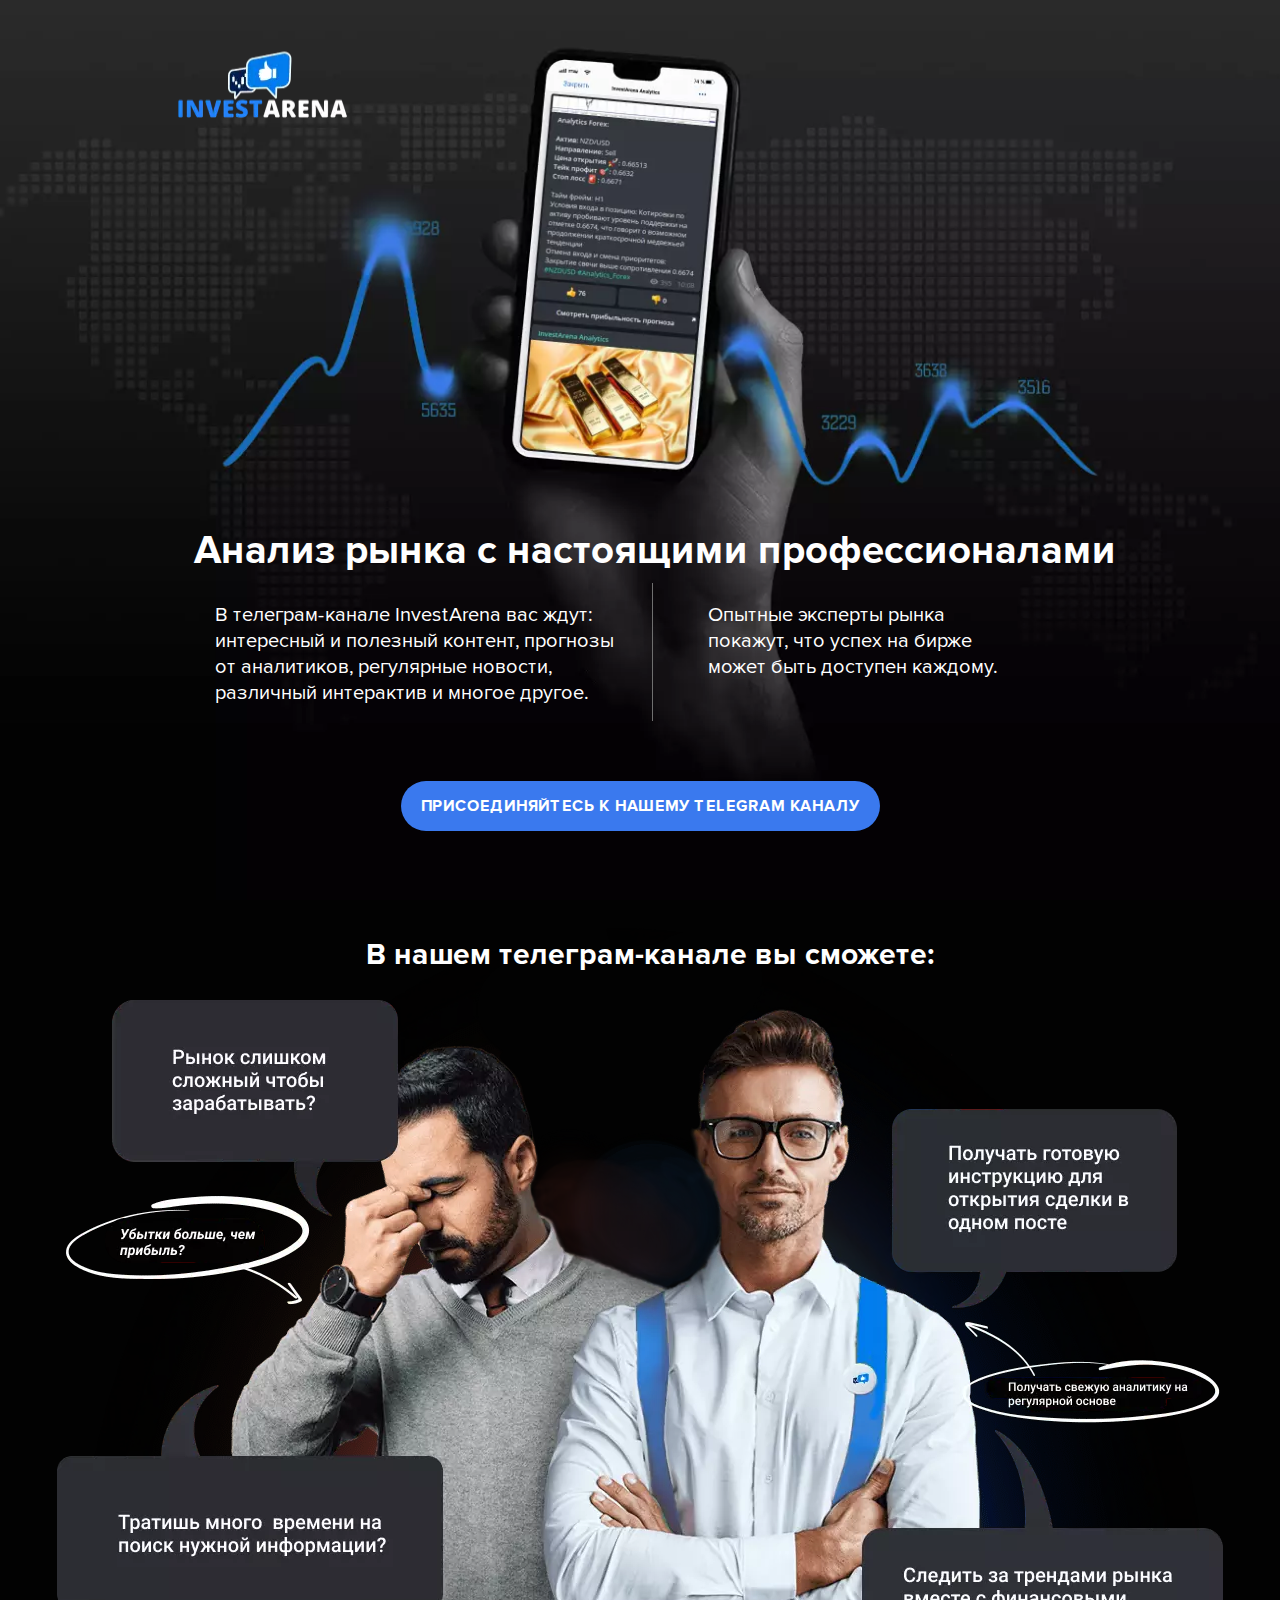
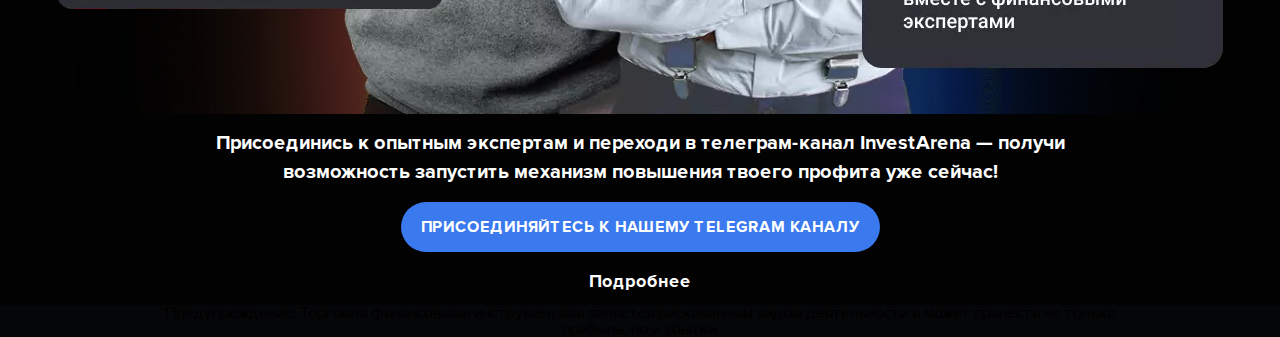
==== index.html @ 19e4f212 "change rel canonical" ====
<!DOCTYPE html>
<html lang="ru">
<head>
    <!-- Global site tag (gtag.js) - Google Analytics -->
    <script async src="https://www.googletagmanager.com/gtag/js?id=UA-159125089-4"></script>
    <script>
        window.dataLayer = window.dataLayer || [];
        function gtag(){dataLayer.push(arguments);}
        gtag('js', new Date());

        gtag('config', 'UA-159125089-4');
    </script>
    <script type="application/ld+json">
        {
            "@context" : "http://schema.org",
            "@type" : "FinancialProduct",
            "name" : "InvestArena",
            "url" : "https://tradingsignals.vip/",
            "sameAs" : [
                "https://vk.com/investarena_analytics",
                "https://www.facebook.com/InvestArena-106469821276880"
            ]
        }
    </script>
    <meta name="google-site-verification" content="Ty94eB1wi2fIHBR9pTRT5J9jvcMNbj2EyFlGi3ThcEM" />
    <meta charset="UTF-8">
    <meta name="yandex-verification" content="59c6b920f3998991" />
    <meta name="viewport" content="width=device-width,user-scalable=no,initial-scale=1,maximum-scale=1,minimum-scale=1">
    <meta http-equiv="X-UA-Compatible" content="ie=edge">
    <title>Телеграмм Форекс Аналитики от Инвест Арена для трейдеров</title>
    <meta name="description" content="Анализ рынка с настоящими профессионалами">
    <link rel="icon" href="./images/favicon.ico" type="image/x-icon">
    <link rel="shortcut icon" href="./images/favicon.ico" type="image/x-icon">
    <link rel="stylesheet" href="./styles/index.css">
    <link rel="canonical" href="https://tradingsignals.vip/" />
    <meta property="og:title" content="Телеграмм Форекс Аналитики от Инвест Арена для трейдеров" />
    <meta property="og:url" content="https://tradingsignals.vip" />
    <meta property="og:image" content="https://waivio.nyc3.digitaloceanspaces.com/1603975075_a00e5f43-13a2-4646-9087-b239bd6a0a76" />
    <meta property="og:type" content="article" />
    <meta property="og:description" content="Телеграм-канал InvestArena поможет вам приумножить прибыль и сократить риски!" />
</head>
<body>
<div itemscope itemtype="https://schema.org/FinancialProduct" class="page-wrapper">
    <div class="first-screen">
        <div class="container">
            <div class="first-screen-content">
                <div class="first-screen-content__logo"><img src="images/logo-ia.webp" alt="logo"></div>
                <div class="first-screen-content__title">
                    <h1 itemprop="name">Анализ рынка с настоящими профессионалами</h1>
                </div>
                <div class="first-screen-content__download-block">
                    <div class="left-side">
                        <span itemprop="description">В телеграм-канале InvestArena вас ждут: интересный и полезный контент,
                            прогнозы от аналитиков, регулярные новости, различный интерактив и многое другое.</span>
                    </div>
                    <div class="right-side">
                        <span itemprop="description">Опытные эксперты рынка покажут, что успех на бирже может быть доступен каждому.</span>
                    </div>
                </div>
            </div>
            <div itemscope itemtype="http://schema.org/Offer" class="button-block">
                <a itemprop="offeredBy" class="redirect-btn" href="https://t.me/investarena_analytics">
                    Присоединяйтесь к нашему Telegram каналу
                </a>
            </div>
        </div>
    </div>
    <div class="second-screen-desktop">
        <div class="container">
            <div class="second-screen-content__title">
                <span class="first-text" itemprop="availableChannel">В нашем телеграм-канале вы сможете:</span>
            </div>
        </div>
    </div>
    <div class="second-screen-mobile">
        <div class="container">
            <div class="second-screen-content__title">
                <span class="first-text" itemprop="availableChannel">В нашем телеграм-канале вы сможете:</span>
            </div>
        </div>
        <div class="second-screen-bg-1">
            <img class="second-bg-800" src="images/second-screen-bg-375-1-ia.webp" alt="icon-man">
        </div>
        <div class="second-screen-bg-2">
            <img class="second-bg-800" src="images/second-screen-bg-375-2-ia.webp" alt="icon-man">
        </div>
    </div>
    <div class="second-screen-footer">
        <div itemscope itemtype="http://schema.org/Service" class="container">
            <div class="second-screen-footer__text-block">
                <span itemprop="offers">Присоединись к опытным экспертам и переходи в телеграм-канал InvestArena</span> — <span itemprop="award">получи возможность запустить механизм повышения твоего профита</span> уже сейчас!
            </div>
            <div itemprop="offers" itemscope itemtype="http://schema.org/Offer" class="button-block">
                <a itemprop="offeredBy" class="redirect-btn" href="https://t.me/investarena_analytics">
                    Присоединяйтесь к нашему Telegram каналу
                </a>
            </div>
        </div>
    </div>
    <div class="accordion-button__wrap"><span class="accordion_button">Подробнее</span></div>
    <div class="accordion">
        <h2>Телеграмм-канал InvestArena</h2>
            <p>Телеграмм-канал InvestArena — это сообщество экспертов, аналитиков и практикующих трейдеров. Здесь можно быстро получить полезную информацию, которая позволит получать прибыль. Форекс телеграмм-канал будет полезным как для новичков, так и опытных участников торгов.</p>
            <p>Ситуация на рынке развивается стремительно. Порой для эффективной торговли трейдерам банально не хватает времени на проведение глубокого анализа. Телеграмм-канал InvestArena поможет решить эту проблему. Здесь вас ждет:</p>
        <ul class="action_list">
            <li>Аналитика Forex. На InvestArena вы узнаете о самых главных событиях, влияющих на мировые рынки. Наши эксперты детально разбирают сложившуюся ситуацию. Все главные новости вы получите в одном источнике. При этом они будут дополнены комментарием аналитика, который позволит понять как именно то, или иное событие может повлиять на котировки финансовых активов. Используя эту информацию, вы сможете оптимизировать свою торговую стратегию, сделав ее более прибыльной. Качественная аналитика Форекс — залог успеха каждого трейдера.Юлия, 14:01</li>
            <li>Стратегии Форекс. Существует множество подходов к торговле на международном валютном рынке. Разобраться во всех методиках бывает крайне сложно. На InvestArena вы узнаете наиболее интересные торговые стратегии, которые уже хорошо зарекомендовали себя. Тысячи трейдеров по всему миру используют их, стабильно фиксируя Profit. Подписавшись на телеграмм-канал InvestArena, лучшие торговые практики станут доступными для вас.</li>
            <li>Торговые сигналы. Готовые алгоритмы действий по конкретным финансовым активам сэкономят ваше время и деньги. Вам не придется самостоятельно сидеть часами над выработкой эффективного решения. Торговые сигналы InvestArena содержат всю необходимую информацию. Вам остается лишь действовать.</li>
            <li>Бонусы. На канале регулярно проходят акции. С их помощью вы сможете получить массу приятных бонусов. Кроме того, эксперты рынка разбирают наиболее интересные предложения со стороны брокерских компаний. В результате вы получаете информацию лишь о самых актуальных и выгодных акциях.</li>
        </ul>
        <p>InvestArena — самый быстрорастущий телеграмм-канал. Станьте его участником, и получите преимущество в торговле на международном валютном рынке.</p>
        <h2>Зачем нужны торговые сигналы?</h2>
        <p>Далеко не каждый трейдер располагает временем для кропотливого разбора ситуации на рынке. Кто-то совмещает трейдинг с другими видами деятельности. Некоторые пользователи пока еще не научились премудростями технического и фундаментального анализа. Торговые сигналы решают эту проблему. Они включают следующую информацию:</p>
        <ul class="action_list">
            <li>название актива;</li>
            <li>направление сделки (SELL/BUY);</li>
            <li>цена открытия сделки;</li>
            <li>уровень установки Take Profit.</li>
        </ul>
        <p>
            Торговый сигнал также может содержать информацию относительно новостей, на которые следует обратить внимание при заключении такой сделки. Кроме того, рассматриваются и альтернативные сценарии развития ситуации. Благодаря этому, наши торговые сигналы универсальные. Они не выглядят в виде предсказания. Торговые прогнозы рассматривают все возможные сценарии движения котировок того или иного финансового актива.
            Какую торговую стратегию выбрать?
            Практически каждый трейдер работает по торговой системе собственной разработки. У многих есть свои любимые технические индикаторы или приемы трейдинга. Телеграмм-канал InvestArena разбирает самые результативные стратегии. Благодаря этому, вы сможете внести правки в свою торговлю, сделав ее более эффективной. Стратегии можно разделить на несколько вариантов:
        </p>
        <ul class="action_list">
            <li>скальпинг;</li>
            <li>торговля внутри дня;</li>
            <li>среднесрочные;</li>
            <li>долгосрочные.</li>
        </ul>
        <p>Каждый вид имеет свои особенности и преимущества. На телеграмм-канале InvestArena практикующие трейдеры и эксперты разбирают разные виды торговых стратегий, акцентируя внимание на их ключевых преимуществах и недостатках. Такая информация имеет огромное значение для всех интересующихся торговлей на финансовых рынках. Она открывает широкие возможности для получения прибыли.</p>
        <h2>Чем важна аналитика Forex?</h2>
        <p>
            В современном мире своевременно полученная информация — залог успеха. Интернет переполнен различными материалами по рынку. Найти действительно качественную и актуальную аналитику Forex бывает крайне сложно. Именно по этой причине и был создан телеграмм-канал InvestArena. Здесь собраны только самые актуальные новости и аналитические обзоры.
            Отличительная черта всех материалов, публикуемых на канале — возможность их прикладного применения. Они содержат элементы как технического, так и фундаментального анализа. Материалы рассчитаны на широкую аудиторию. Поэтому они изложены в четкой и понятной форме, доступной как для начинающих трейдеров, так и для профессионалов.
            InvestArena — это мощный источник актуальной информации. Здесь вы найдете только действительно важные аналитические материалы, подготовленные настоящими знатоками финансовых рынков.
        </p>
        <h2>Какими бывают бонусы?</h2>
        <p>InvestArena регулярно балует своих подписчиков приятными бонусами и призами. Платформа проводит различные конкурсы, связанные с биржевой торговлей. На телеграмм-канале InvestArena вы сможете своевременно получить информацию о грядущих акциях. Благодаря этому, у вас всегда будет возможность получить приятный бонус, и быть в курсе последних новостей финансовых рынков!</p>
    </div>
    <a href="https://www.facebook.com/InvestArena-106469821276880" class="hidden">Facebook</a>
    <a href="https://vk.com/investarena_analytics" class="hidden">VK</a>
    <footer class="page-footer">
        <div class="container">
            <div class="footer-description">Предупреждение: Торговля финансовыми инструментами является рискованным
                видом деятельности и может принести не только прибыль, но и убытки.
            </div>
        </div>
    </footer>
</div>
<script>
    let acc = document.querySelector('.accordion_button');
        acc.addEventListener('click', function() {
            let panel = document.querySelector('.accordion');
            if (panel.style.maxHeight) {
                panel.style.maxHeight = null;
            } else {
                panel.style.maxHeight = panel.scrollHeight + 'px';
            }
            panel.scrollIntoView(true);
        });
</script>
</body>
</html>
---- styles/index.css ----
* {
    box-sizing: border-box
}
a, abbr, acronym, address, applet, article, aside, audio, b, big, blockquote, body, canvas, caption, center, cite, code, dd, del, details, dfn, div, dl, dt, em, embed, fieldset, figcaption, figure, footer, form, h1, h2, h3, h4, h5, h6, header, hgroup, html, i, iframe, img, ins, kbd, label, legend, li, mark, menu, nav, object, ol, output, p, pre, q, ruby, s, samp, section, small, span, strike, strong, sub, summary, sup, table, tbody, td, tfoot, th, thead, time, tr, tt, u, ul, var, video {
    margin: 0;
    padding: 0;
    border: 0;
    font-size: 100%;
    font: inherit;
    vertical-align: baseline
}
main {
    display: block
}
:focus {
    outline: 0
}
article, aside, details, figcaption, figure, footer, header, hgroup, menu, nav, section {
    display: block
}
a:focus {
    outline: thin dotted
}
a:active, a:hover {
    outline: 0
}
a {
    color: inherit;
    font-family: inherit;
    font-size: inherit;
    text-decoration: none
}
body, html {
    height: 100%
}
body, input {
    font-family: Montserrat, sans-serif
}
body {
    font-family: ProximaNova, serif;
    line-height: 1;
    font-size: 16px;
    color: #000
}
html {
    font-size: 100%;
    -webkit-text-size-adjust: 100%;
    -ms-text-size-adjust: 100%
}
@font-face {
    font-display: swap;
    font-family: ProximaNova;
    src: url(../fonts/ProximaNova/Light/ProximaNova-Light.woff2) format("woff2"), url(../fonts/ProximaNova/Light/ProximaNova-Light.woff) format("woff");
    font-weight: 300;
    font-style: normal
}
@font-face {
    font-display: swap;
    font-family: ProximaNova;
    src: url(../fonts/ProximaNova/Regular/ProximaNova-Regular.woff2) format("woff2"), url(../fonts/ProximaNova/Regular/ProximaNova-Regular.woff) format("woff");
    font-weight: 400;
    font-style: normal
}
@font-face {
    font-display: swap;
    font-family: ProximaNova;
    src: url(../fonts/ProximaNova/Medium/ProximaNova-Medium.woff2) format("woff2"), url(../fonts/ProximaNova/Medium/ProximaNova-Medium.woff) format("woff");
    font-weight: 500;
    font-style: normal
}
@font-face {
    font-display: swap;
    font-family: ProximaNova;
    src: url(../fonts/ProximaNova/Bold/ProximaNova-Bold.woff2) format("woff2"), url(../fonts/ProximaNova/Bold/ProximaNova-Bold.woff) format("woff");
    font-weight: 700;
    font-style: normal
}
@font-face {
    font-display: swap;
    font-family: ProximaNova;
    src: url(../fonts/ProximaNova/Black/ProximaNova-Black.woff2) format("woff2"), url(../fonts/ProximaNova/Black/ProximaNova-Black.woff) format("woff");
    font-weight: 900;
    font-style: normal
}
.second-screen-mobile {
    display: none
}
.container {
    width: 100%;
    padding: 0;
    margin: 0 auto;
    max-width: 520px;
}
.page-wrapper {
    position: relative;
    background-color: #020202;
    overflow: hidden;
    display: flex;
    flex-direction: column;
}
.page-wrapper h1 {
    font-size: 25px;
    line-height: 35px;
    font-weight: 600;
    text-align: center;
    color: #fff;
}
.page-wrapper h2 {
    font-size: 20px;
    line-height: 35px;
    font-weight: 600;
    text-align: center;
    color: #fff;
}
.page-wrapper .redirect-btn {
    background-color: #3a79ee;
    border-color: #3a79ee;
    color: #fff;
    height: 50px;
    border-radius: 30px;
    font-style: normal;
    font-weight: 700;
    font-size: 16px;
    line-height: 15px;
    display: flex;
    align-items: center;
    text-align: center;
    justify-content: center;
    letter-spacing: .05em;
    text-transform: uppercase;
    padding: 0 20px;
}
.page-wrapper .button-block {
    display: flex;
    justify-content: center;
    margin: 0 15px;
}
.page-wrapper .first-screen {
    background-image: url(../images/first-screen-bg-800-ia.webp);
    background-repeat: no-repeat;
    background-size: cover;
    background-position: 50%;
    height: auto;
}
.page-wrapper .first-screen-error{
    background-image: url(../images/404.webp);
    background-repeat: no-repeat;
    background-size: cover;
    background-position: 48%;
    min-height: 100vh;
}
.page-wrapper .first-screen-content {
    padding-left: 0;
    margin-bottom: 60px;
}
.page-wrapper .first-screen-content__error{
    padding-left: 0;
    height: 100vh;
    display: flex;
    flex-direction: column;
    justify-content: space-between;
    margin-bottom: 0;
}
.page-wrapper .first-screen-content__logo {
    padding-left: 10px;
    margin-top: 15px;
    margin-bottom: 235px;
}
.page-wrapper .first-screen-content__logo-error {
    margin-bottom: 160px;
}
.first-screen-message__wrap {
    color: white;
    margin-bottom: 30vh;
    text-align: center;
    font-size: 20px;
    padding: 0 10px;
}

.first-screen-message__wrap a {
    display: block;
    color: #3a79ee;
    margin-top: 10px;
    cursor: pointer;
}
.first-screen-message__wrap a:hover {
    text-decoration: underline;
}
.page-wrapper .first-screen-content__logo img {
    width: 120px;
    height: 60px;
}
.page-wrapper .first-screen-content__title {
    padding-left: 5px
}
.page-wrapper .first-screen-content__description {
    font-size: 35px;
    line-height: 42px;
    font-weight: 300;
    color: #aaaeb3;
    text-align: center;
    margin-bottom: 62px
}
.page-wrapper .first-screen-content__download-block {
    display: none;
    color: #fff;
    font-size: 16px;
    line-height: 19px;
    font-weight: 400;
}
.page-wrapper .first-screen-content__download-block .left-side {
    width: 50%;
    padding: 15px 90px 15px 0;
    border-right: 1px solid #6f6f6f;
}
.page-wrapper .first-screen-content__download-block .right-side {
    width: 50%;
    padding: 15px 0 15px 90px;
}
.page-wrapper .second-screen-desktop {
    display: none;
    background-image: url(../images/second-screen-bg-800-ia.webp);
    background-repeat: no-repeat;
    background-position: 50%;
    background-size: auto;
}
.page-wrapper .second-screen-content__title {
    text-align: center;
    margin-top: 45px;
    margin-bottom: 0;
}
.page-wrapper .second-screen-content__title .first-text {
    font-size: 20px;
    line-height: 22px;
    font-weight: 700;
    color: #fff;
    padding-left: 20px;
}
.page-wrapper .second-screen-footer .second-screen-footer__text-block {
    padding: 15px;
    font-size: 18px;
    line-height: 29px;
    font-weight: 700;
    color: #fff;
    text-align: center;
}
.page-wrapper .second-screen-mobile {
    display: block;
    position: relative;
}
.page-wrapper .second-screen-mobile img {
    width: 320px;
    height: 390px;
}
.page-wrapper .second-screen-mobile .second-screen-bg-1 {
    position: absolute;
    height: 400px;
    top: 45px;
    right: 0;
}
.page-wrapper .second-screen-mobile .second-screen-bg-2 {
    position: relative;
    height: 400px;
    top: 0;
    left: 0;
    margin-top: 400px;
}
.page-wrapper .page-footer {
    background: #050608;
    text-align: center;
    position: relative;
    z-index: 2
}
.hidden {
    visibility: hidden;
    position: absolute;
}
.accordion-button__wrap{
    display: flex;
    align-items: center;
    justify-content: center;
    padding: 20px 10px 15px;
}
.accordion_button {
    border-radius: 40px;
    font-size: 18px;
    font-weight: bold;
    color: white;
    cursor: pointer;
    display: flex;
    align-items: center;
    justify-content: center;
}

.accordion_button:hover {
    text-decoration: underline;
}

.accordion {
    padding: 0 18px;
    color: white;
    max-height: 0;
    overflow: hidden;
    transition: max-height 0.3s ease-in-out;
}
.action_list{
    margin: 10px 30px;
}
@media only screen and (min-width: 400px) {
    .page-wrapper .second-screen-mobile .second-screen-bg-2 {
        height: 460px;
        margin-top: 460px;
    }
    .page-wrapper .second-screen-mobile img {
        width: auto;
        height: auto;
    }
    .first-screen-message__wrap {
        font-size: 22px;
    }
}
@media only screen and (min-width: 768px) {
    .container {
        max-width: 800px;
    }
    .page-wrapper {
        min-height: 100%;
    }
    .page-wrapper h1 {
        font-size: 30px;
        line-height: 41px;
    }
    .page-wrapper h2 {
        font-size: 25px;
    }
    .page-wrapper .first-screen{
        background-image: url(../images/first-screen-bg-800-ia.webp);
    }
    .page-wrapper .first-screen-content {
        padding-left: 25px;
        margin-bottom: 60px;
    }
    .page-wrapper .first-screen-content__error{
        margin-bottom: 0;
    }
    .page-wrapper .first-screen-content__logo {
        padding-left: 45px;
        margin-top: 28px;
        margin-bottom: 368px;
    }
    .page-wrapper .first-screen-content__logo-error {
        margin-bottom: 175px;
    }
    .page-wrapper .first-screen-content__logo img {
        width: 175px;
        height: 85px;
    }
    .page-wrapper .first-screen-content__title {
        margin-bottom: 5px;
    }
    .page-wrapper .first-screen-content__download-block {
       display: flex;
    }
    .page-wrapper .first-screen-content__download-block .left-side {
        padding: 23px 55px 10px 30px;
    }
    .page-wrapper .first-screen-content .right-side {
        padding: 23px 30px 10px 55px;
    }
    .page-wrapper .second-screen-mobile {
        display: none;
    }
    .page-wrapper .second-screen-desktop {
        display: block;
        background-size: auto;
        background-position: 50% 100%;
    }
    .page-wrapper .second-screen-content__title {
        text-align: center;
        margin-top: 20px;
        margin-bottom: 550px;
    }
    .page-wrapper .second-screen-content__title .first-text {
        padding-left: 0;
    }
    .page-wrapper .second-screen-footer .second-screen-footer__text-block {
        font-size: 20px;
    }
    .first-screen-message__wrap {
        font-size: 30px;
    }
}
@media only screen and (min-width: 1200px) {
    .container {
        max-width: 1000px;
    }
    .page-wrapper {
        min-height: 100%;
    }
    .page-wrapper h1 {
        font-size: 40px;
        line-height: 54px;
    }
    .page-wrapper .first-screen{
        background-image: url(../images/first-screen-bg-ia.webp);
        min-height: 100vh;
    }
    .page-wrapper .first-screen-content {
        padding-left: 25px;
        margin-bottom: 60px;
    }
    .page-wrapper .first-screen-content__error{
        margin-bottom: 0;
    }
    .page-wrapper .first-screen-content__logo {
        padding-left: 10px;
        margin-top: 36px;
        margin-bottom: 400px;
    }
    .page-wrapper .first-screen-content__logo-error {
        margin-bottom: 235px;
    }
    .page-wrapper .first-screen-content__logo img {
        width: 175px;
        height: 85px;
    }
    .page-wrapper .first-screen-content__download-block {
        display: flex;
        font-size: 20px;
        line-height: 26px;
    }
    .page-wrapper .first-screen-content__download-block .left-side {
        padding: 19px 36px 15px 50px;    }
    .page-wrapper .first-screen-content .right-side {
        padding: 19px 132px 15px 55px;
    }
    .page-wrapper .second-screen-desktop {
        background-image: url(../images/second-screen-bg-ia.webp);
    }
    .page-wrapper .second-screen-content__title {
        margin-top: 40px;
        margin-bottom: 745px;
    }
    .page-wrapper .second-screen-content__title .first-text {
        font-size: 30px;
        line-height: 29px;
        padding-left: 20px;
    }
}
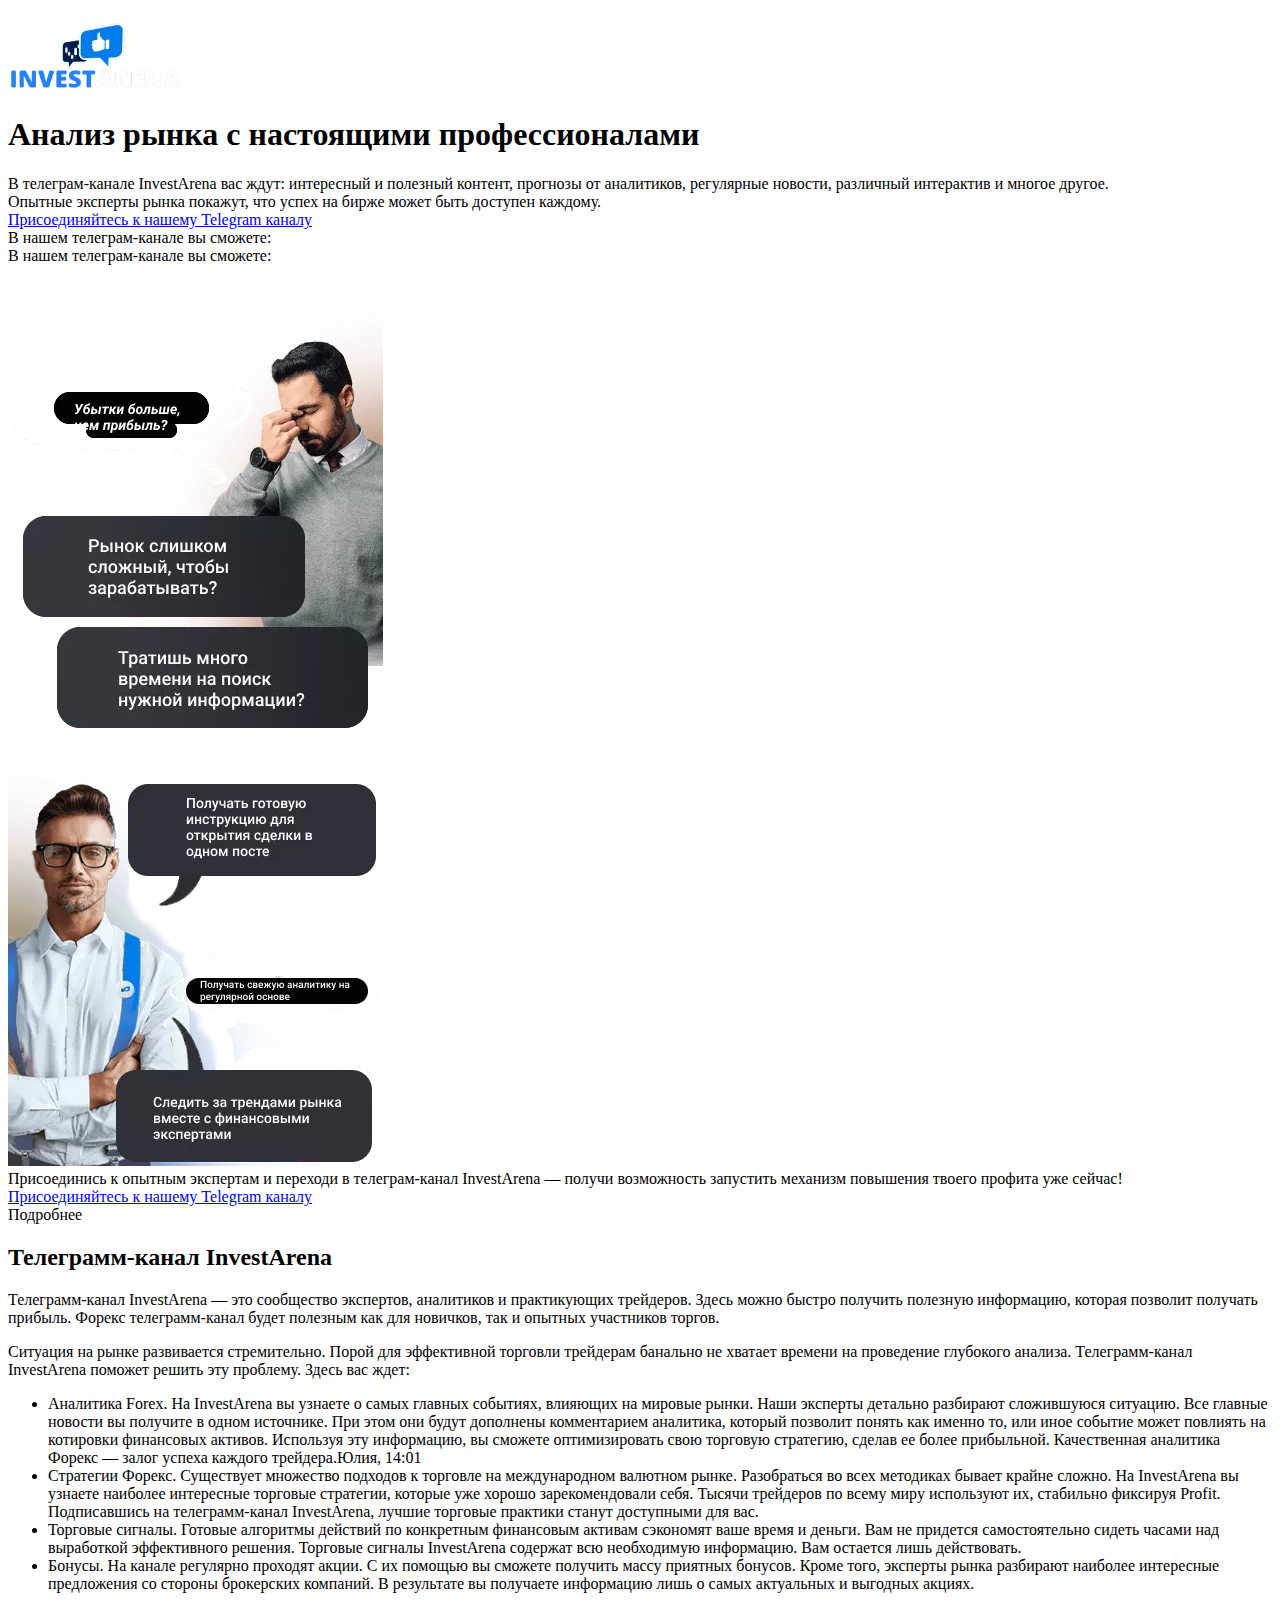
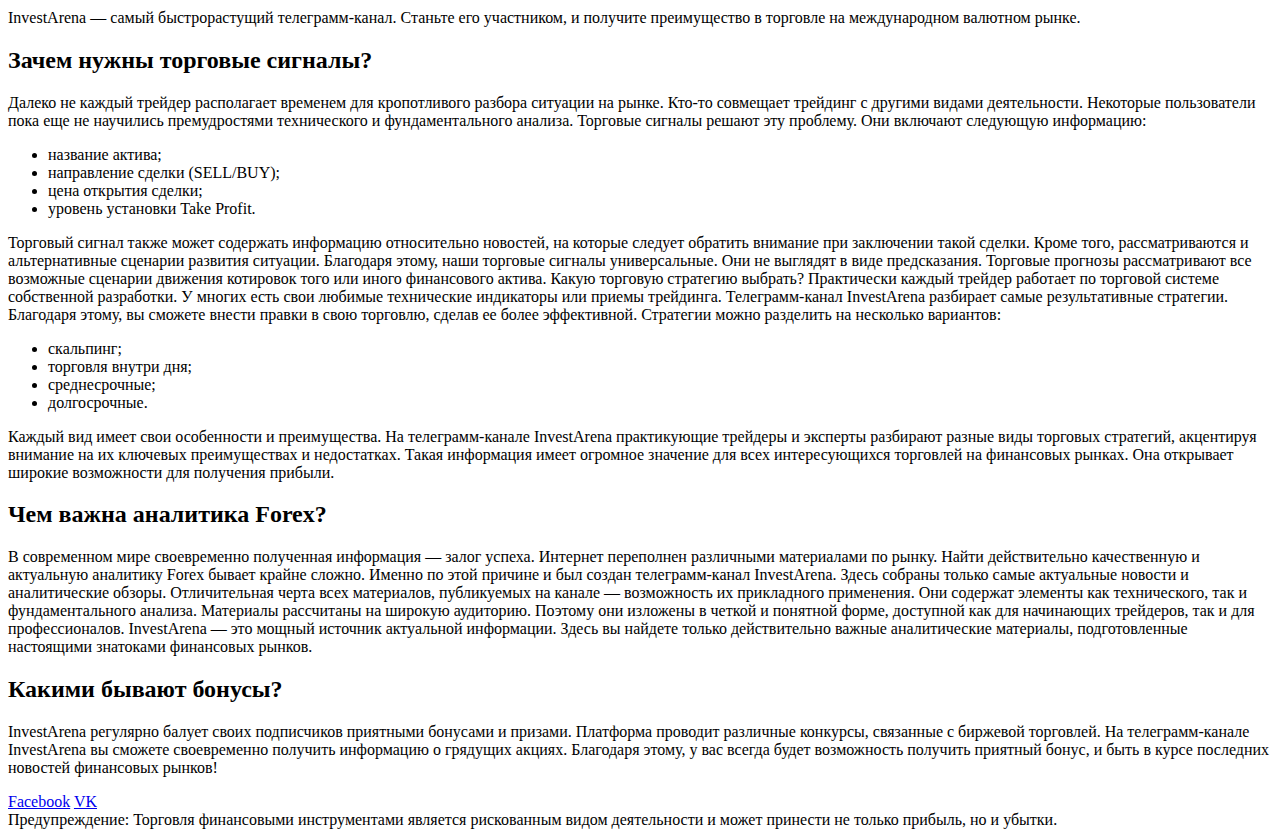
==== commit 20c22342: "fix resources that block display content" ====
--- a/index.html
+++ b/index.html
@@ -3,14 +3,14 @@
 <head>
     <!-- Global site tag (gtag.js) - Google Analytics -->
     <script async src="https://www.googletagmanager.com/gtag/js?id=UA-159125089-4"></script>
-    <script>
+    <script async defer>
         window.dataLayer = window.dataLayer || [];
         function gtag(){dataLayer.push(arguments);}
         gtag('js', new Date());
 
         gtag('config', 'UA-159125089-4');
     </script>
-    <script type="application/ld+json">
+    <script async defer type="application/ld+json">
         {
             "@context" : "http://schema.org",
             "@type" : "FinancialProduct",
@@ -31,7 +31,7 @@
     <meta name="description" content="Анализ рынка с настоящими профессионалами">
     <link rel="icon" href="./images/favicon.ico" type="image/x-icon">
     <link rel="shortcut icon" href="./images/favicon.ico" type="image/x-icon">
-    <link rel="stylesheet" href="./styles/index.css">
+    <link rel="stylesheet" href="./styles/index.css" disabled>
     <link rel="canonical" href="https://tradingsignals.vip/" />
     <meta property="og:title" content="Телеграмм Форекс Аналитики от Инвест Арена для трейдеров" />
     <meta property="og:url" content="https://tradingsignals.vip" />
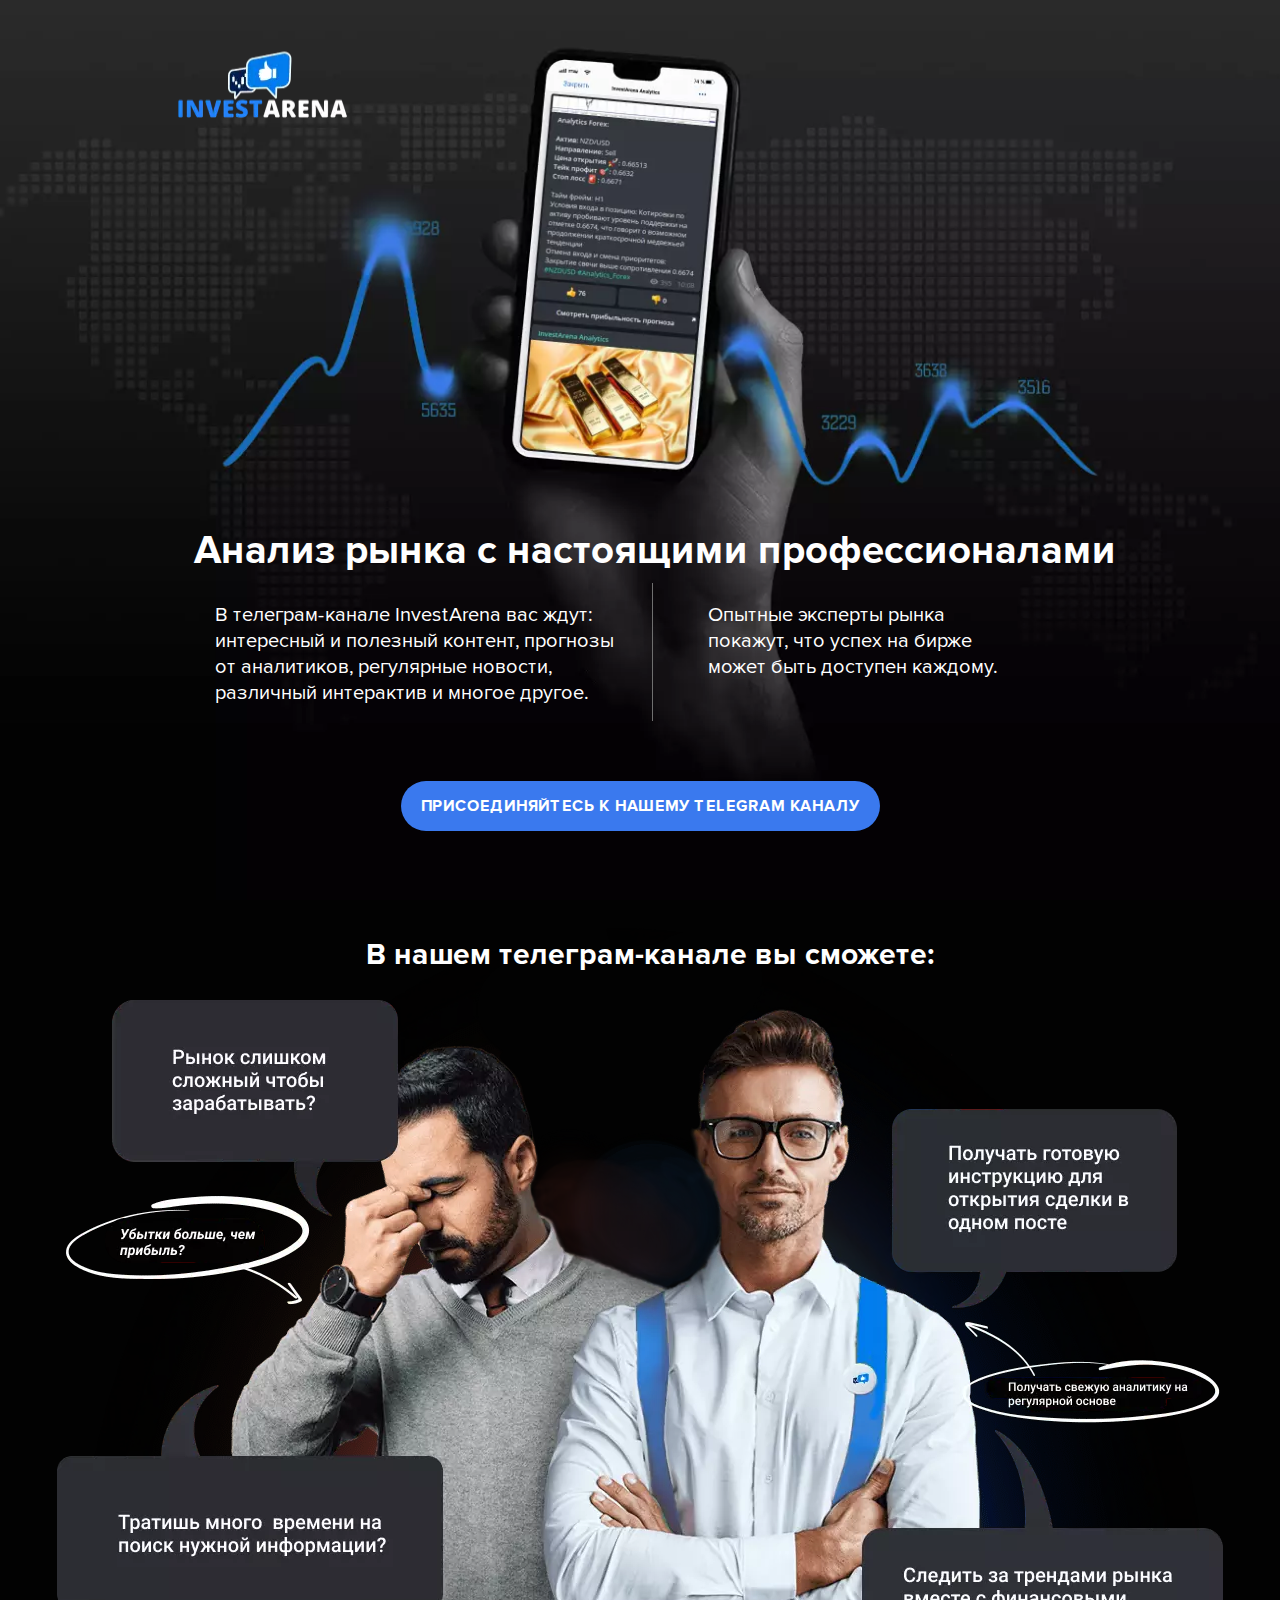
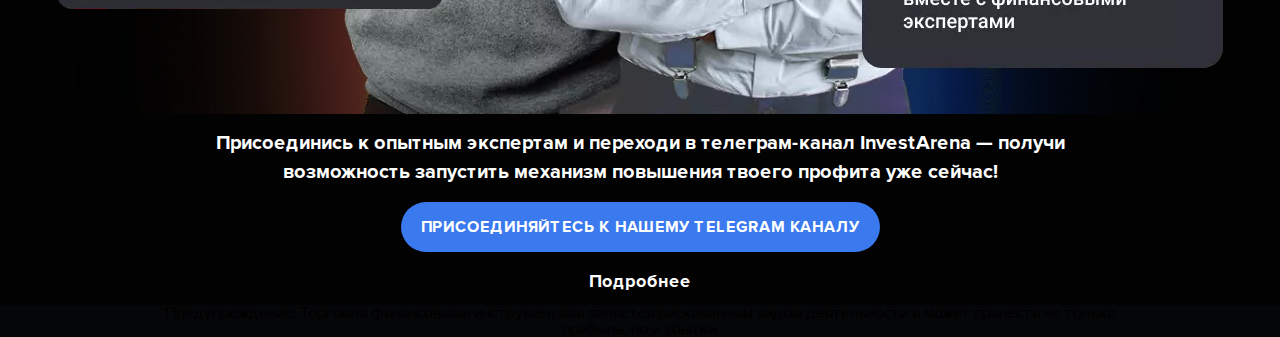
==== commit c8c23ce7: "hot fix" ====
--- a/index.html
+++ b/index.html
@@ -31,7 +31,7 @@
     <meta name="description" content="Анализ рынка с настоящими профессионалами">
     <link rel="icon" href="./images/favicon.ico" type="image/x-icon">
     <link rel="shortcut icon" href="./images/favicon.ico" type="image/x-icon">
-    <link rel="stylesheet" href="./styles/index.css" disabled>
+    <link rel="stylesheet" href="./styles/index.css">
     <link rel="canonical" href="https://tradingsignals.vip/" />
     <meta property="og:title" content="Телеграмм Форекс Аналитики от Инвест Арена для трейдеров" />
     <meta property="og:url" content="https://tradingsignals.vip" />
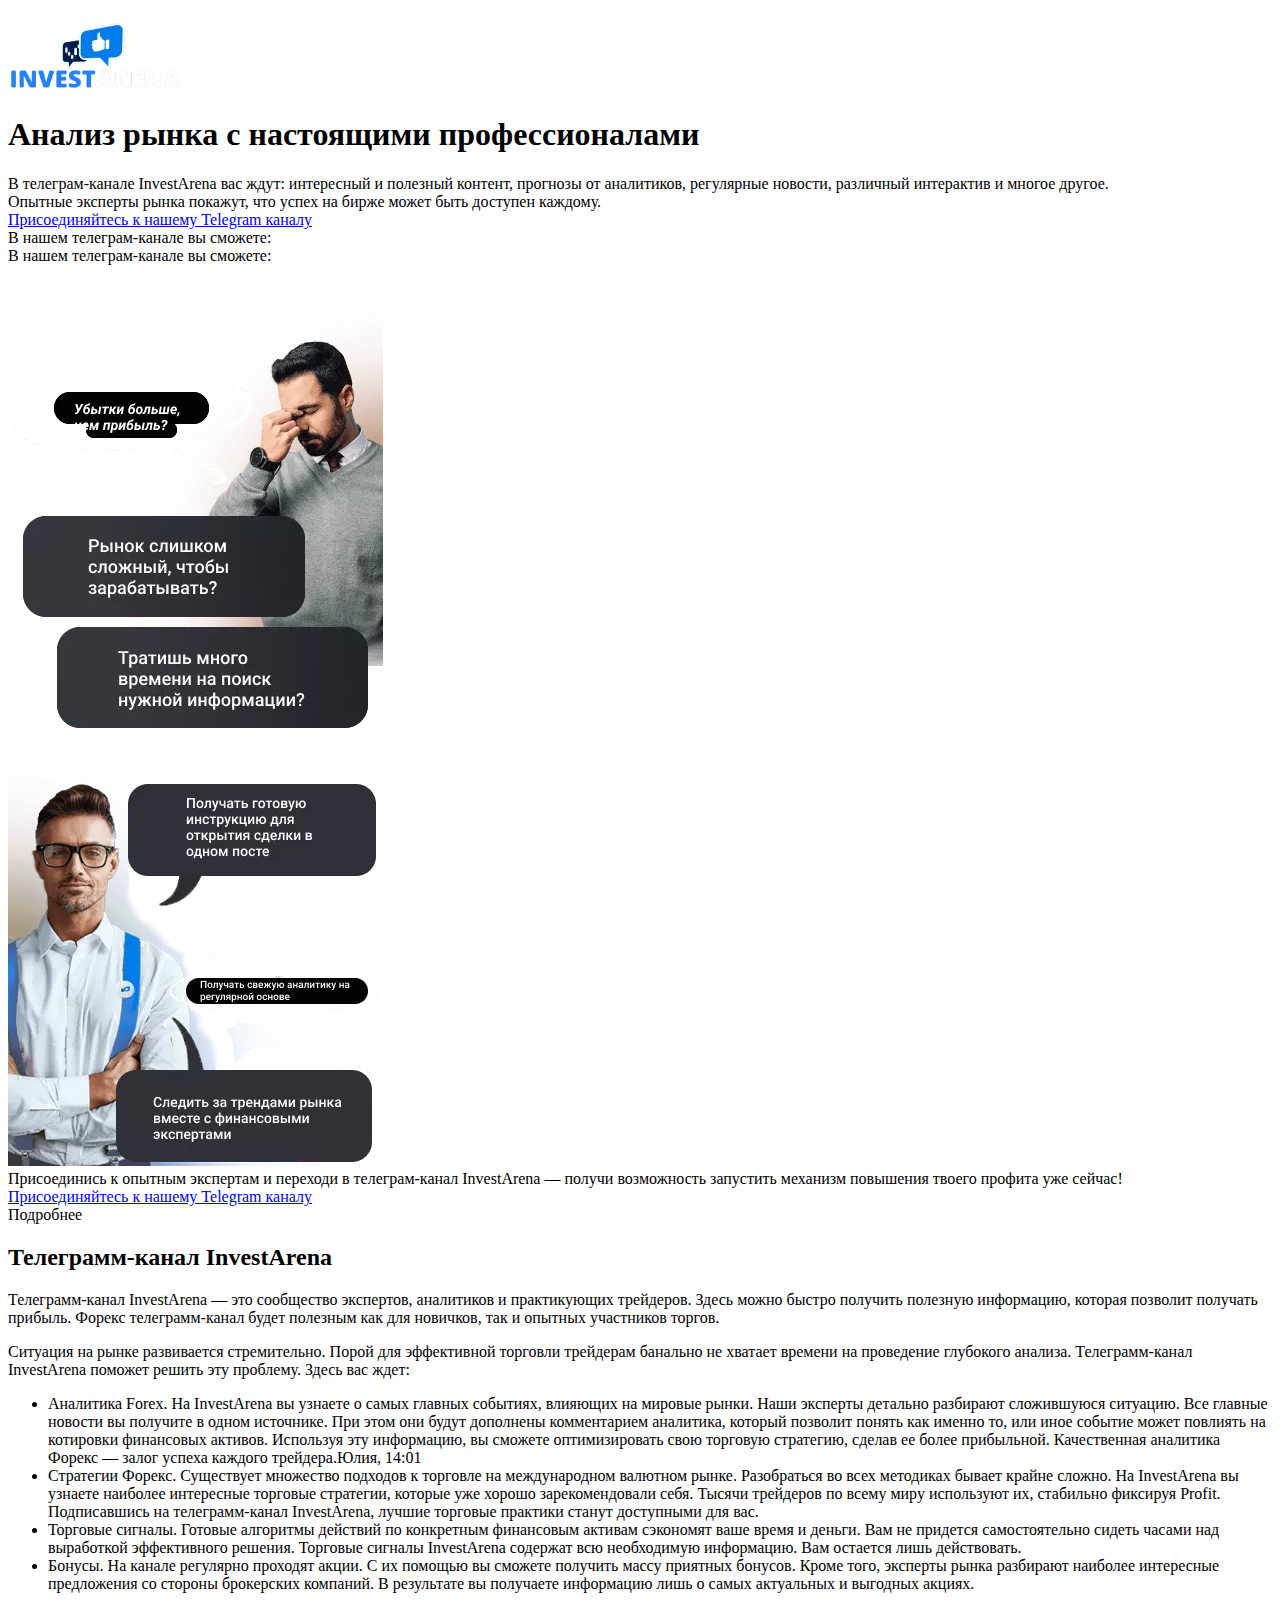
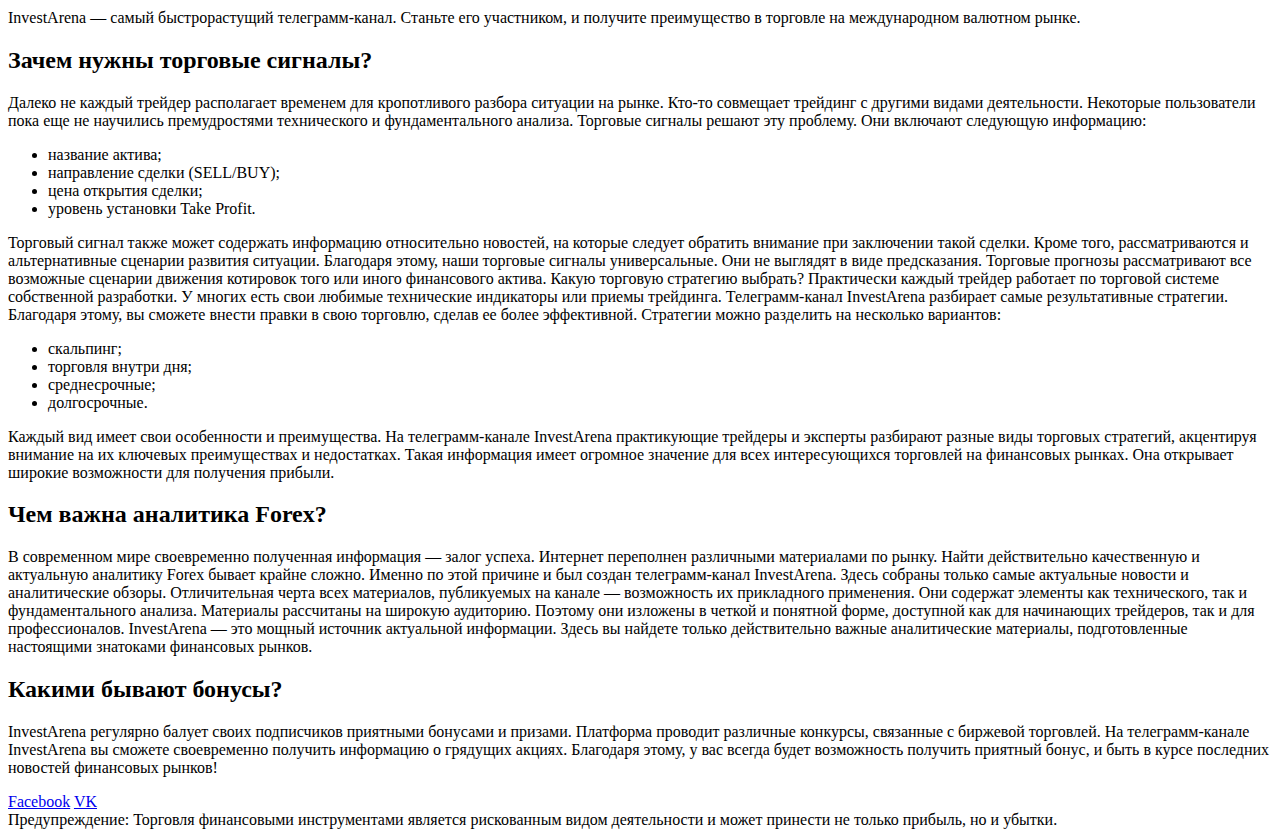
==== commit d7249a6a: "Merge branch 'master' of https://github.com/konstantinz1390/ia-landing" ====
--- a/index.html
+++ b/index.html
@@ -31,7 +31,7 @@
     <meta name="description" content="Анализ рынка с настоящими профессионалами">
     <link rel="icon" href="./images/favicon.ico" type="image/x-icon">
     <link rel="shortcut icon" href="./images/favicon.ico" type="image/x-icon">
-    <link rel="stylesheet" href="./styles/index.css">
+    <link rel="stylesheet" href="./styles/index.css" disabled>
     <link rel="canonical" href="https://tradingsignals.vip/" />
     <meta property="og:title" content="Телеграмм Форекс Аналитики от Инвест Арена для трейдеров" />
     <meta property="og:url" content="https://tradingsignals.vip" />
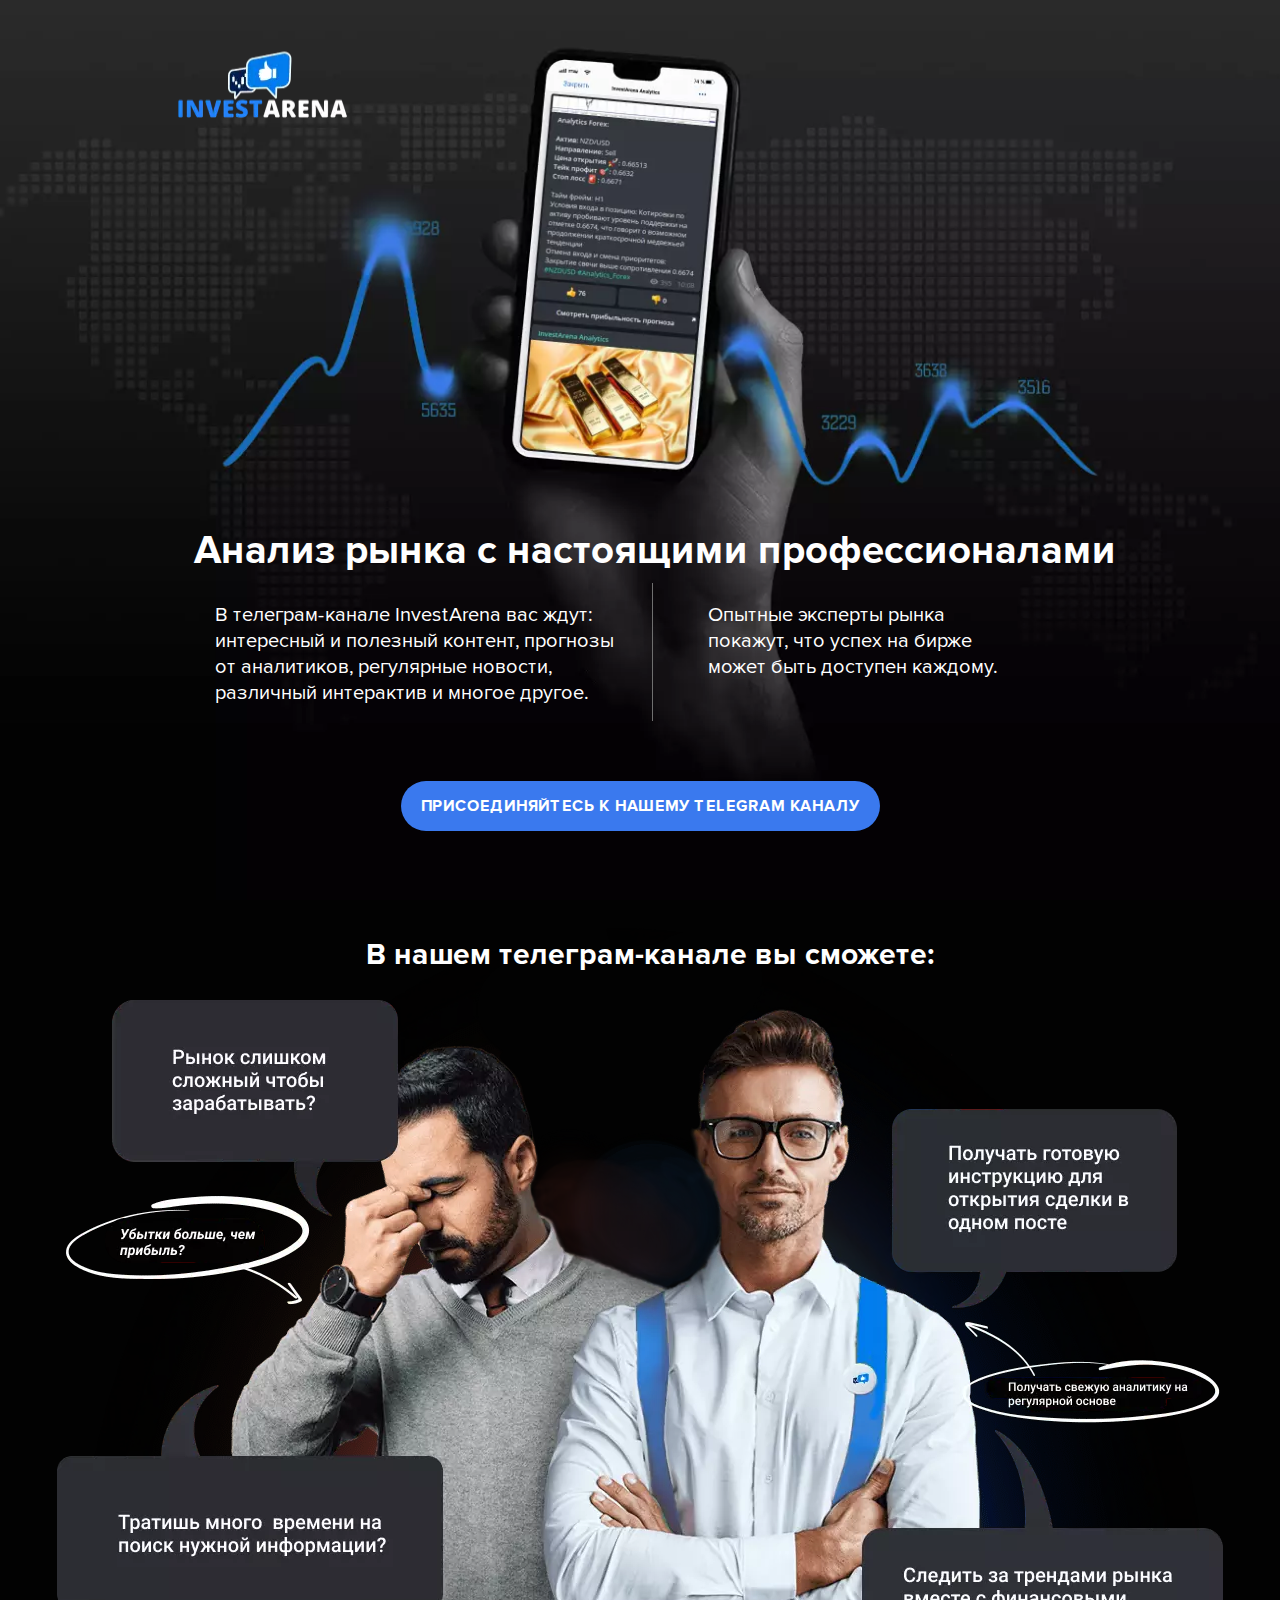
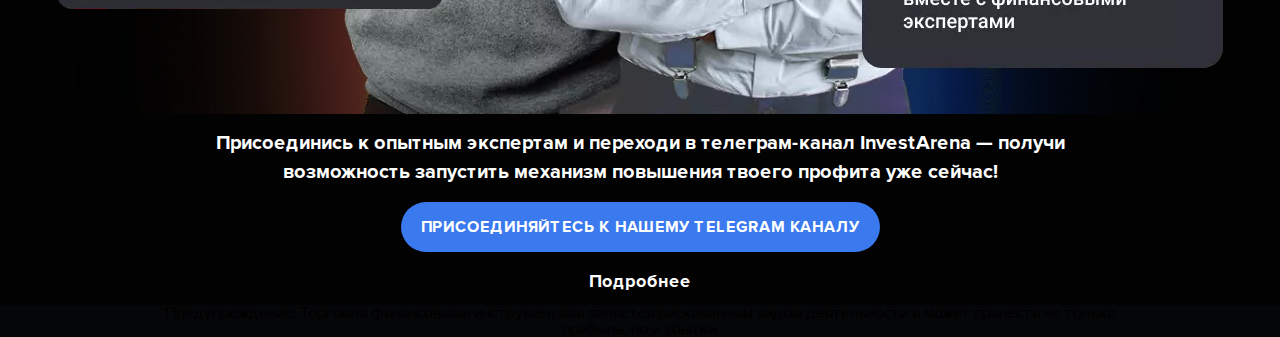
==== commit 33e98a58: "hot fix" ====
--- a/index.html
+++ b/index.html
@@ -31,7 +31,7 @@
     <meta name="description" content="Анализ рынка с настоящими профессионалами">
     <link rel="icon" href="./images/favicon.ico" type="image/x-icon">
     <link rel="shortcut icon" href="./images/favicon.ico" type="image/x-icon">
-    <link rel="stylesheet" href="./styles/index.css" disabled>
+    <link rel="stylesheet" href="./styles/index.css">
     <link rel="canonical" href="https://tradingsignals.vip/" />
     <meta property="og:title" content="Телеграмм Форекс Аналитики от Инвест Арена для трейдеров" />
     <meta property="og:url" content="https://tradingsignals.vip" />
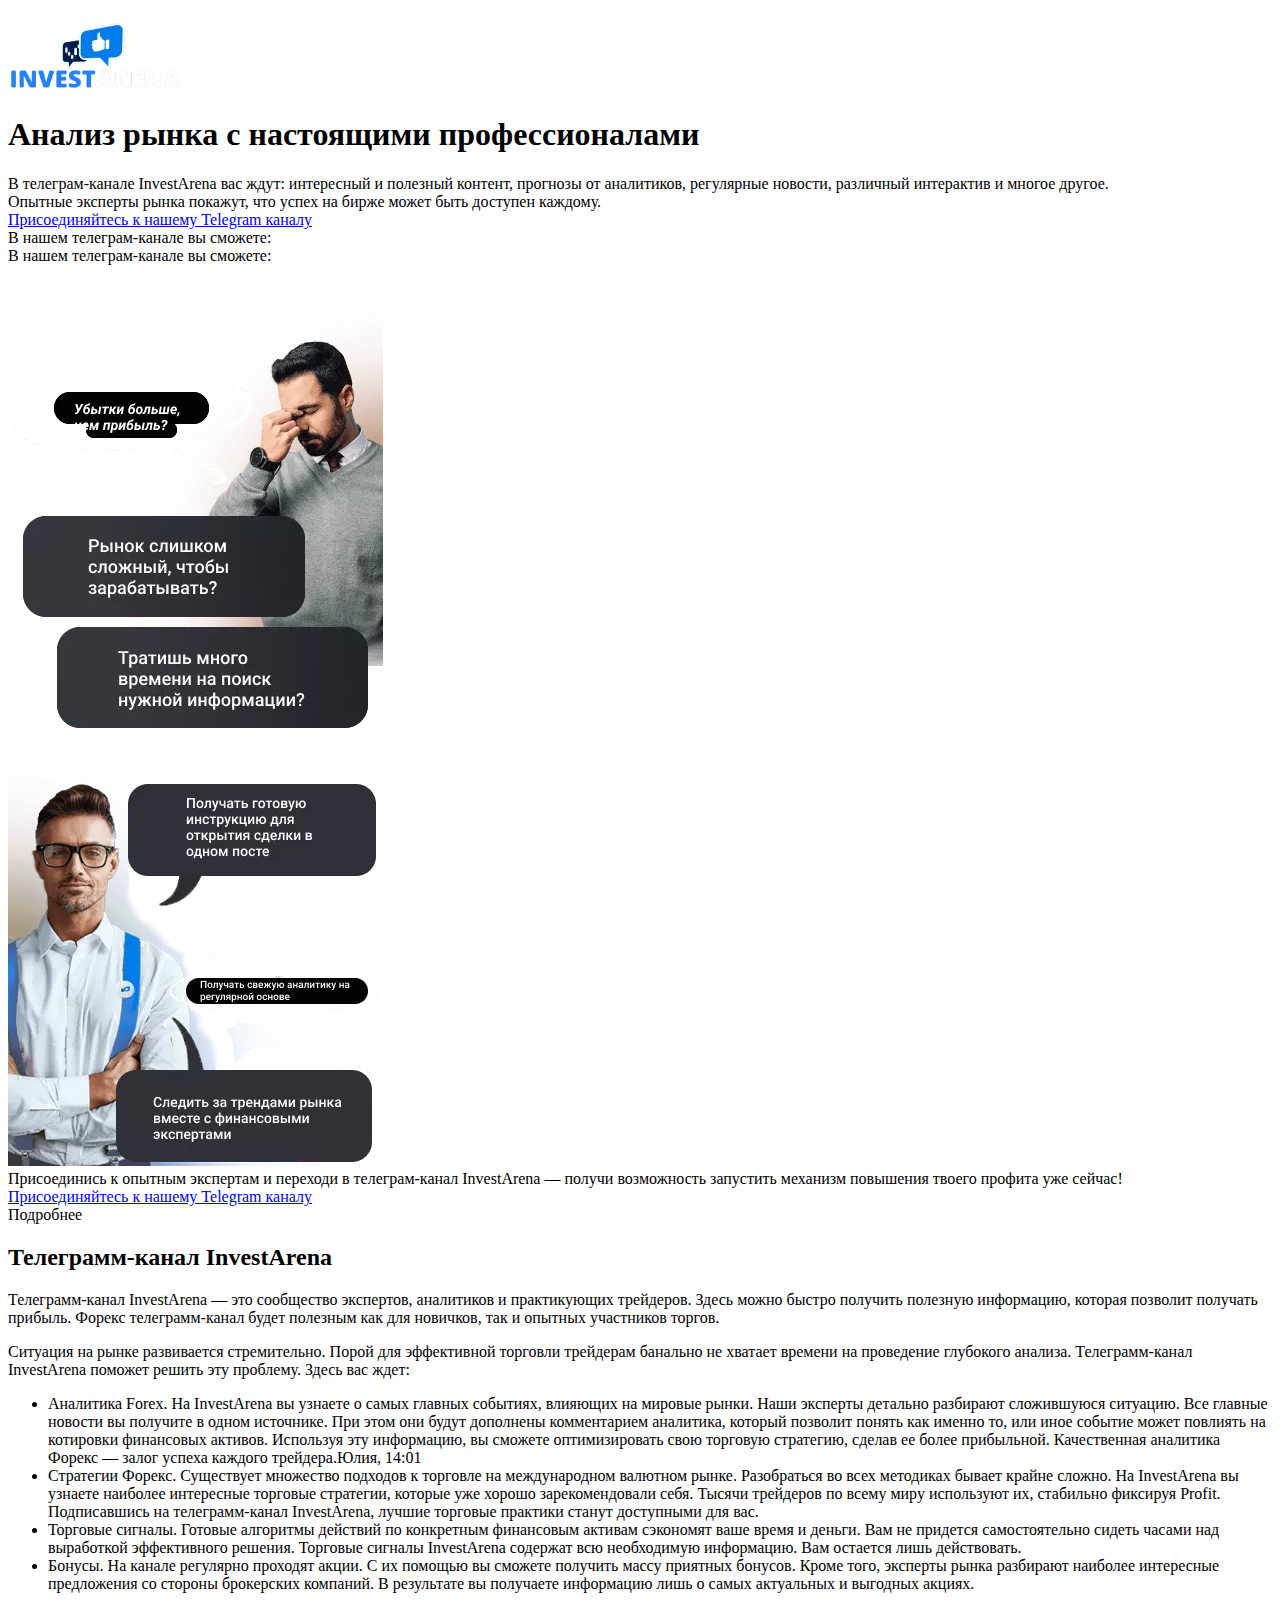
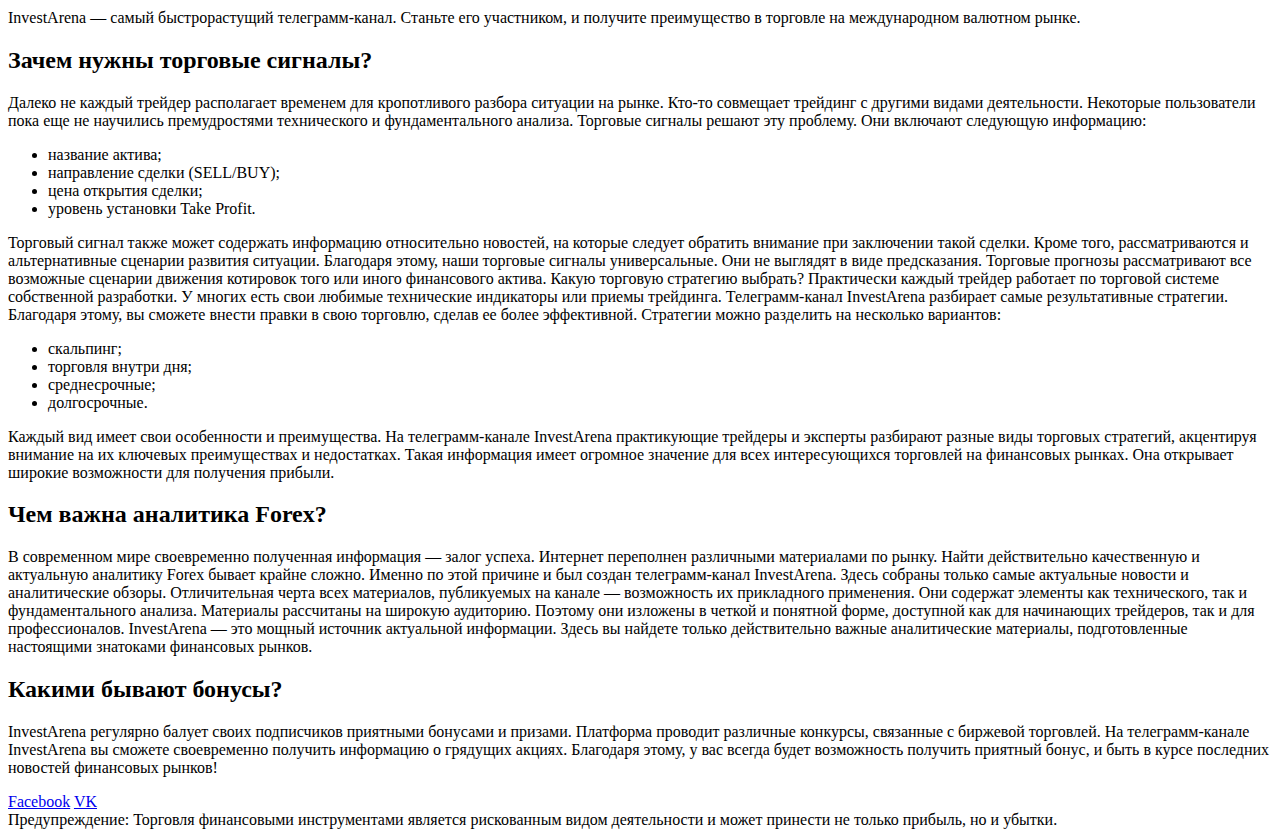
==== commit 33c4c4e5: "add preload" ====
--- a/index.html
+++ b/index.html
@@ -1,5 +1,5 @@
 <!DOCTYPE html>
-<html lang="ru">
+<html lang="ru-Ru">
 <head>
     <!-- Global site tag (gtag.js) - Google Analytics -->
     <script async src="https://www.googletagmanager.com/gtag/js?id=UA-159125089-4"></script>
@@ -31,7 +31,11 @@
     <meta name="description" content="Анализ рынка с настоящими профессионалами">
     <link rel="icon" href="./images/favicon.ico" type="image/x-icon">
     <link rel="shortcut icon" href="./images/favicon.ico" type="image/x-icon">
-    <link rel="stylesheet" href="./styles/index.css">
+<!--    <link rel="stylesheet" href="./styles/index.css">-->
+    <link rel="preload" href="./styles/index.css" as="style">
+    <link rel="preload" href="./styles/mobile-styles.css" media="screen and (min-width: 400px)" as="style">
+    <link rel="preload" href="./styles/tablet-styles.css" media="screen and (min-width: 768px)" as="style">
+    <link rel="preload" href="./styles/desktop-styles.css" media="screen and (min-width: 1200px)" as="style">
     <link rel="canonical" href="https://tradingsignals.vip/" />
     <meta property="og:title" content="Телеграмм Форекс Аналитики от Инвест Арена для трейдеров" />
     <meta property="og:url" content="https://tradingsignals.vip" />
@@ -148,7 +152,7 @@
         </div>
     </footer>
 </div>
-<script>
+<script async defer>
     let acc = document.querySelector('.accordion_button');
         acc.addEventListener('click', function() {
             let panel = document.querySelector('.accordion');
--- a/styles/index.css
+++ b/styles/index.css
@@ -302,148 +302,11 @@
     max-height: 0;
     overflow: hidden;
     transition: max-height 0.3s ease-in-out;
+    line-height: 20px;
+}
+.accordion h2{
+    margin-top: 10px;
 }
 .action_list{
     margin: 10px 30px;
 }
-@media only screen and (min-width: 400px) {
-    .page-wrapper .second-screen-mobile .second-screen-bg-2 {
-        height: 460px;
-        margin-top: 460px;
-    }
-    .page-wrapper .second-screen-mobile img {
-        width: auto;
-        height: auto;
-    }
-    .first-screen-message__wrap {
-        font-size: 22px;
-    }
-}
-@media only screen and (min-width: 768px) {
-    .container {
-        max-width: 800px;
-    }
-    .page-wrapper {
-        min-height: 100%;
-    }
-    .page-wrapper h1 {
-        font-size: 30px;
-        line-height: 41px;
-    }
-    .page-wrapper h2 {
-        font-size: 25px;
-    }
-    .page-wrapper .first-screen{
-        background-image: url(../images/first-screen-bg-800-ia.webp);
-    }
-    .page-wrapper .first-screen-content {
-        padding-left: 25px;
-        margin-bottom: 60px;
-    }
-    .page-wrapper .first-screen-content__error{
-        margin-bottom: 0;
-    }
-    .page-wrapper .first-screen-content__logo {
-        padding-left: 45px;
-        margin-top: 28px;
-        margin-bottom: 368px;
-    }
-    .page-wrapper .first-screen-content__logo-error {
-        margin-bottom: 175px;
-    }
-    .page-wrapper .first-screen-content__logo img {
-        width: 175px;
-        height: 85px;
-    }
-    .page-wrapper .first-screen-content__title {
-        margin-bottom: 5px;
-    }
-    .page-wrapper .first-screen-content__download-block {
-       display: flex;
-    }
-    .page-wrapper .first-screen-content__download-block .left-side {
-        padding: 23px 55px 10px 30px;
-    }
-    .page-wrapper .first-screen-content .right-side {
-        padding: 23px 30px 10px 55px;
-    }
-    .page-wrapper .second-screen-mobile {
-        display: none;
-    }
-    .page-wrapper .second-screen-desktop {
-        display: block;
-        background-size: auto;
-        background-position: 50% 100%;
-    }
-    .page-wrapper .second-screen-content__title {
-        text-align: center;
-        margin-top: 20px;
-        margin-bottom: 550px;
-    }
-    .page-wrapper .second-screen-content__title .first-text {
-        padding-left: 0;
-    }
-    .page-wrapper .second-screen-footer .second-screen-footer__text-block {
-        font-size: 20px;
-    }
-    .first-screen-message__wrap {
-        font-size: 30px;
-    }
-}
-@media only screen and (min-width: 1200px) {
-    .container {
-        max-width: 1000px;
-    }
-    .page-wrapper {
-        min-height: 100%;
-    }
-    .page-wrapper h1 {
-        font-size: 40px;
-        line-height: 54px;
-    }
-    .page-wrapper .first-screen{
-        background-image: url(../images/first-screen-bg-ia.webp);
-        min-height: 100vh;
-    }
-    .page-wrapper .first-screen-content {
-        padding-left: 25px;
-        margin-bottom: 60px;
-    }
-    .page-wrapper .first-screen-content__error{
-        margin-bottom: 0;
-    }
-    .page-wrapper .first-screen-content__logo {
-        padding-left: 10px;
-        margin-top: 36px;
-        margin-bottom: 400px;
-    }
-    .page-wrapper .first-screen-content__logo-error {
-        margin-bottom: 235px;
-    }
-    .page-wrapper .first-screen-content__logo img {
-        width: 175px;
-        height: 85px;
-    }
-    .page-wrapper .first-screen-content__download-block {
-        display: flex;
-        font-size: 20px;
-        line-height: 26px;
-    }
-    .page-wrapper .first-screen-content__download-block .left-side {
-        padding: 19px 36px 15px 50px;    }
-    .page-wrapper .first-screen-content .right-side {
-        padding: 19px 132px 15px 55px;
-    }
-    .page-wrapper .second-screen-desktop {
-        background-image: url(../images/second-screen-bg-ia.webp);
-    }
-    .page-wrapper .second-screen-content__title {
-        margin-top: 40px;
-        margin-bottom: 745px;
-    }
-    .page-wrapper .second-screen-content__title .first-text {
-        font-size: 30px;
-        line-height: 29px;
-        padding-left: 20px;
-    }
-}
--- a/styles/index.css
+++ b/styles/index.css
@@ -302,148 +302,11 @@
     max-height: 0;
     overflow: hidden;
     transition: max-height 0.3s ease-in-out;
+    line-height: 20px;
+}
+.accordion h2{
+    margin-top: 10px;
 }
 .action_list{
     margin: 10px 30px;
 }
-@media only screen and (min-width: 400px) {
-    .page-wrapper .second-screen-mobile .second-screen-bg-2 {
-        height: 460px;
-        margin-top: 460px;
-    }
-    .page-wrapper .second-screen-mobile img {
-        width: auto;
-        height: auto;
-    }
-    .first-screen-message__wrap {
-        font-size: 22px;
-    }
-}
-@media only screen and (min-width: 768px) {
-    .container {
-        max-width: 800px;
-    }
-    .page-wrapper {
-        min-height: 100%;
-    }
-    .page-wrapper h1 {
-        font-size: 30px;
-        line-height: 41px;
-    }
-    .page-wrapper h2 {
-        font-size: 25px;
-    }
-    .page-wrapper .first-screen{
-        background-image: url(../images/first-screen-bg-800-ia.webp);
-    }
-    .page-wrapper .first-screen-content {
-        padding-left: 25px;
-        margin-bottom: 60px;
-    }
-    .page-wrapper .first-screen-content__error{
-        margin-bottom: 0;
-    }
-    .page-wrapper .first-screen-content__logo {
-        padding-left: 45px;
-        margin-top: 28px;
-        margin-bottom: 368px;
-    }
-    .page-wrapper .first-screen-content__logo-error {
-        margin-bottom: 175px;
-    }
-    .page-wrapper .first-screen-content__logo img {
-        width: 175px;
-        height: 85px;
-    }
-    .page-wrapper .first-screen-content__title {
-        margin-bottom: 5px;
-    }
-    .page-wrapper .first-screen-content__download-block {
-       display: flex;
-    }
-    .page-wrapper .first-screen-content__download-block .left-side {
-        padding: 23px 55px 10px 30px;
-    }
-    .page-wrapper .first-screen-content .right-side {
-        padding: 23px 30px 10px 55px;
-    }
-    .page-wrapper .second-screen-mobile {
-        display: none;
-    }
-    .page-wrapper .second-screen-desktop {
-        display: block;
-        background-size: auto;
-        background-position: 50% 100%;
-    }
-    .page-wrapper .second-screen-content__title {
-        text-align: center;
-        margin-top: 20px;
-        margin-bottom: 550px;
-    }
-    .page-wrapper .second-screen-content__title .first-text {
-        padding-left: 0;
-    }
-    .page-wrapper .second-screen-footer .second-screen-footer__text-block {
-        font-size: 20px;
-    }
-    .first-screen-message__wrap {
-        font-size: 30px;
-    }
-}
-@media only screen and (min-width: 1200px) {
-    .container {
-        max-width: 1000px;
-    }
-    .page-wrapper {
-        min-height: 100%;
-    }
-    .page-wrapper h1 {
-        font-size: 40px;
-        line-height: 54px;
-    }
-    .page-wrapper .first-screen{
-        background-image: url(../images/first-screen-bg-ia.webp);
-        min-height: 100vh;
-    }
-    .page-wrapper .first-screen-content {
-        padding-left: 25px;
-        margin-bottom: 60px;
-    }
-    .page-wrapper .first-screen-content__error{
-        margin-bottom: 0;
-    }
-    .page-wrapper .first-screen-content__logo {
-        padding-left: 10px;
-        margin-top: 36px;
-        margin-bottom: 400px;
-    }
-    .page-wrapper .first-screen-content__logo-error {
-        margin-bottom: 235px;
-    }
-    .page-wrapper .first-screen-content__logo img {
-        width: 175px;
-        height: 85px;
-    }
-    .page-wrapper .first-screen-content__download-block {
-        display: flex;
-        font-size: 20px;
-        line-height: 26px;
-    }
-    .page-wrapper .first-screen-content__download-block .left-side {
-        padding: 19px 36px 15px 50px;    }
-    .page-wrapper .first-screen-content .right-side {
-        padding: 19px 132px 15px 55px;
-    }
-    .page-wrapper .second-screen-desktop {
-        background-image: url(../images/second-screen-bg-ia.webp);
-    }
-    .page-wrapper .second-screen-content__title {
-        margin-top: 40px;
-        margin-bottom: 745px;
-    }
-    .page-wrapper .second-screen-content__title .first-text {
-        font-size: 30px;
-        line-height: 29px;
-        padding-left: 20px;
-    }
-}
--- a/styles/mobile-styles.css
+++ b/styles/mobile-styles.css
@@ -0,0 +1,13 @@
+.page-wrapper .second-screen-mobile .second-screen-bg-2 {
+    height: 460px;
+    margin-top: 460px;
+}
+
+.page-wrapper .second-screen-mobile img {
+    width: auto;
+    height: auto;
+}
+
+.first-screen-message__wrap {
+    font-size: 22px;
+}
--- a/styles/tablet-styles.css
+++ b/styles/tablet-styles.css
@@ -0,0 +1,88 @@
+.container {
+    max-width: 800px;
+}
+
+.page-wrapper {
+    min-height: 100%;
+}
+
+.page-wrapper h1 {
+    font-size: 30px;
+    line-height: 41px;
+}
+
+.page-wrapper h2 {
+    font-size: 25px;
+}
+
+.page-wrapper .first-screen {
+    background-image: url(../images/first-screen-bg-800-ia.webp);
+}
+
+.page-wrapper .first-screen-content {
+    padding-left: 25px;
+    margin-bottom: 60px;
+}
+
+.page-wrapper .first-screen-content__error {
+    margin-bottom: 0;
+}
+
+.page-wrapper .first-screen-content__logo {
+    padding-left: 45px;
+    margin-top: 28px;
+    margin-bottom: 368px;
+}
+
+.page-wrapper .first-screen-content__logo-error {
+    margin-bottom: 175px;
+}
+
+.page-wrapper .first-screen-content__logo img {
+    width: 175px;
+    height: 85px;
+}
+
+.page-wrapper .first-screen-content__title {
+    margin-bottom: 5px;
+}
+
+.page-wrapper .first-screen-content__download-block {
+    display: flex;
+}
+
+.page-wrapper .first-screen-content__download-block .left-side {
+    padding: 23px 55px 10px 30px;
+}
+
+.page-wrapper .first-screen-content .right-side {
+    padding: 23px 30px 10px 55px;
+}
+
+.page-wrapper .second-screen-mobile {
+    display: none;
+}
+
+.page-wrapper .second-screen-desktop {
+    display: block;
+    background-size: auto;
+    background-position: 50% 100%;
+}
+
+.page-wrapper .second-screen-content__title {
+    text-align: center;
+    margin-top: 20px;
+    margin-bottom: 550px;
+}
+
+.page-wrapper .second-screen-content__title .first-text {
+    padding-left: 0;
+}
+
+.page-wrapper .second-screen-footer .second-screen-footer__text-block {
+    font-size: 20px;
+}
+
+.first-screen-message__wrap {
+    font-size: 30px;
+}
--- a/styles/desktop-styles.css
+++ b/styles/desktop-styles.css
@@ -0,0 +1,70 @@
+.container {
+    max-width: 1000px;
+}
+
+.page-wrapper {
+    min-height: 100%;
+}
+
+.page-wrapper h1 {
+    font-size: 40px;
+    line-height: 54px;
+}
+
+.page-wrapper .first-screen {
+    background-image: url(../images/first-screen-bg-ia.webp);
+    min-height: 100vh;
+}
+
+.page-wrapper .first-screen-content {
+    padding-left: 25px;
+    margin-bottom: 60px;
+}
+
+.page-wrapper .first-screen-content__error {
+    margin-bottom: 0;
+}
+
+.page-wrapper .first-screen-content__logo {
+    padding-left: 10px;
+    margin-top: 36px;
+    margin-bottom: 400px;
+}
+
+.page-wrapper .first-screen-content__logo-error {
+    margin-bottom: 235px;
+}
+
+.page-wrapper .first-screen-content__logo img {
+    width: 175px;
+    height: 85px;
+}
+
+.page-wrapper .first-screen-content__download-block {
+    display: flex;
+    font-size: 20px;
+    line-height: 26px;
+}
+
+.page-wrapper .first-screen-content__download-block .left-side {
+    padding: 19px 36px 15px 50px;
+}
+
+.page-wrapper .first-screen-content .right-side {
+    padding: 19px 132px 15px 55px;
+}
+
+.page-wrapper .second-screen-desktop {
+    background-image: url(../images/second-screen-bg-ia.webp);
+}
+
+.page-wrapper .second-screen-content__title {
+    margin-top: 40px;
+    margin-bottom: 745px;
+}
+
+.page-wrapper .second-screen-content__title .first-text {
+    font-size: 30px;
+    line-height: 29px;
+    padding-left: 20px;
+}
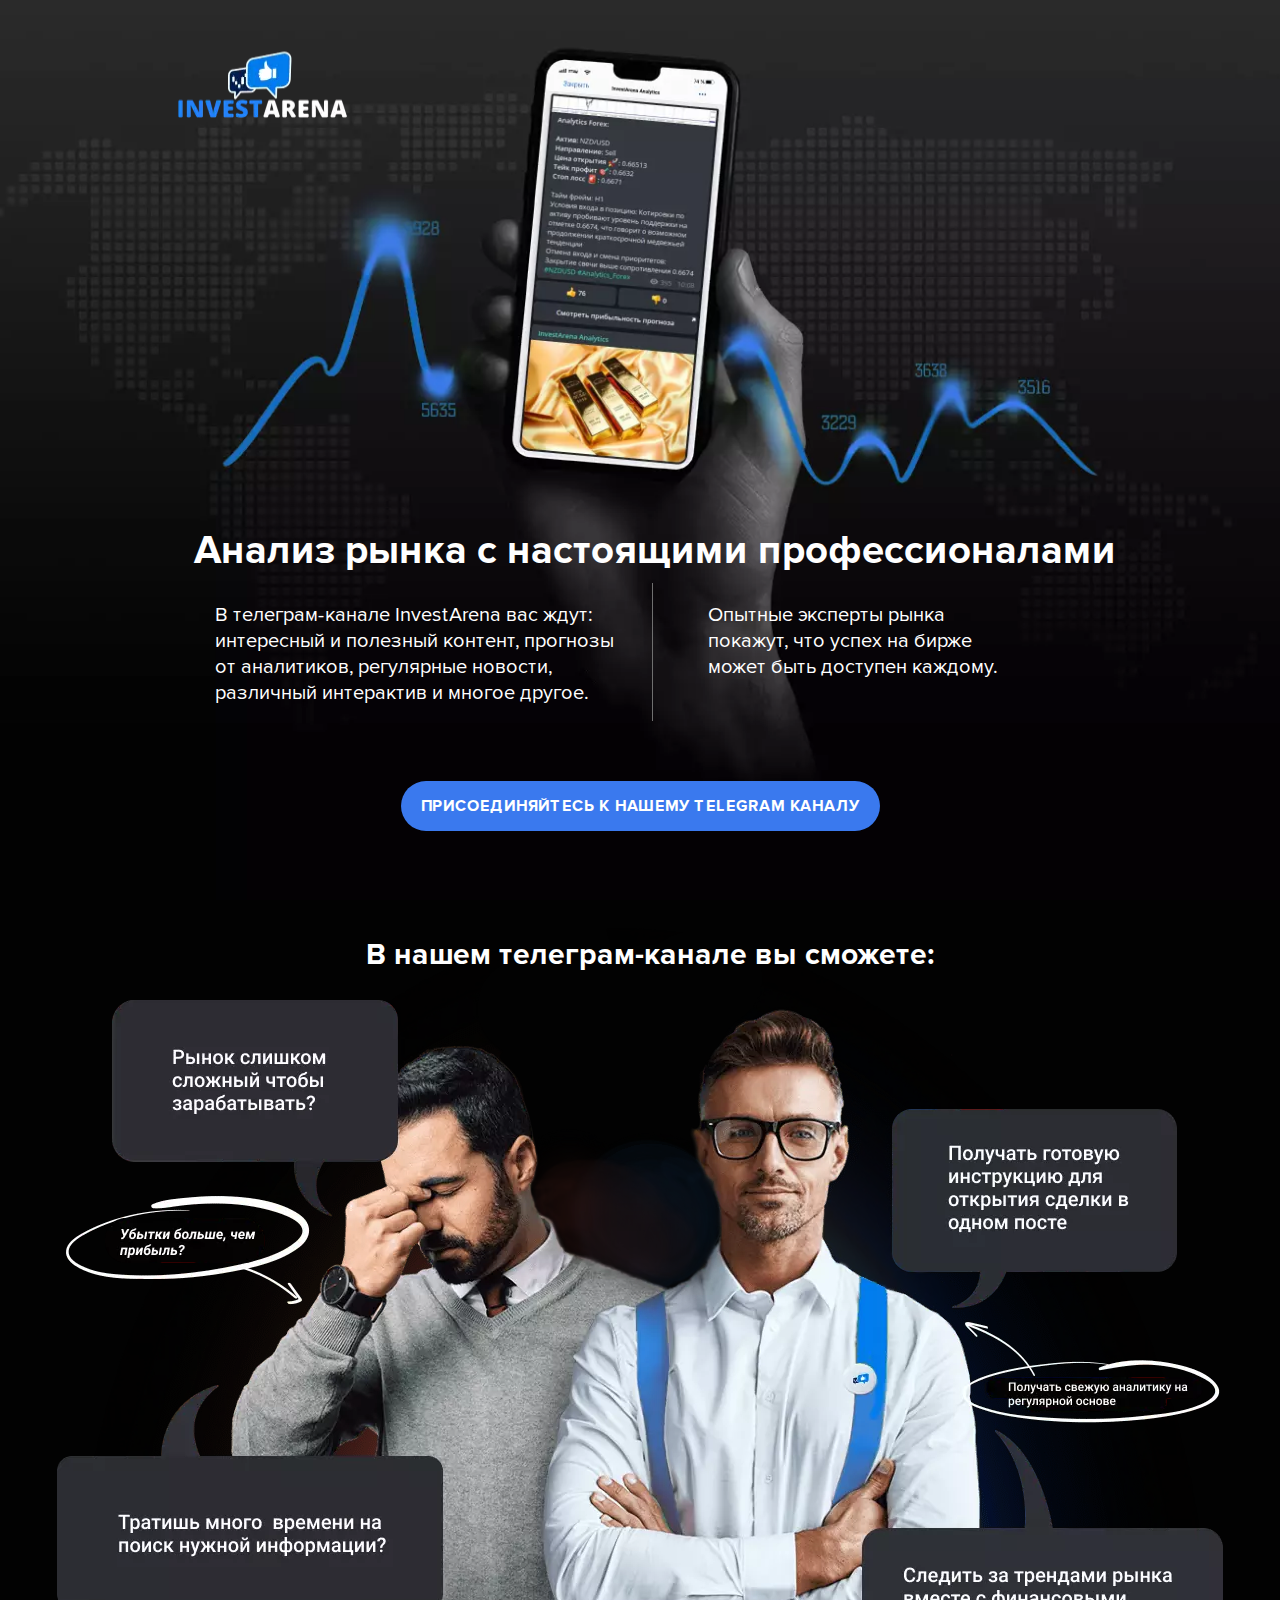
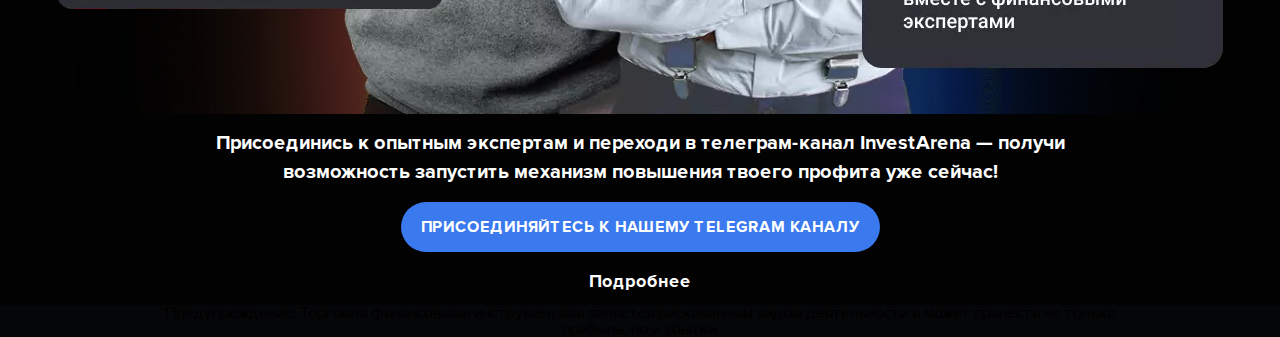
==== commit 3a24aec9: "fix styles" ====
--- a/index.html
+++ b/index.html
@@ -31,11 +31,10 @@
     <meta name="description" content="Анализ рынка с настоящими профессионалами">
     <link rel="icon" href="./images/favicon.ico" type="image/x-icon">
     <link rel="shortcut icon" href="./images/favicon.ico" type="image/x-icon">
-<!--    <link rel="stylesheet" href="./styles/index.css">-->
-    <link rel="preload" href="./styles/index.css" as="style">
-    <link rel="preload" href="./styles/mobile-styles.css" media="screen and (min-width: 400px)" as="style">
-    <link rel="preload" href="./styles/tablet-styles.css" media="screen and (min-width: 768px)" as="style">
-    <link rel="preload" href="./styles/desktop-styles.css" media="screen and (min-width: 1200px)" as="style">
+    <link rel="stylesheet" href="./styles/index.css">
+    <link rel="stylesheet" href="./styles/mobile-styles.css" media="screen and (min-width: 400px)">
+    <link rel="stylesheet" href="./styles/tablet-styles.css" media="screen and (min-width: 768px)">
+    <link rel="stylesheet" href="./styles/desktop-styles.css" media="screen and (min-width: 1200px)">
     <link rel="canonical" href="https://tradingsignals.vip/" />
     <meta property="og:title" content="Телеграмм Форекс Аналитики от Инвест Арена для трейдеров" />
     <meta property="og:url" content="https://tradingsignals.vip" />
